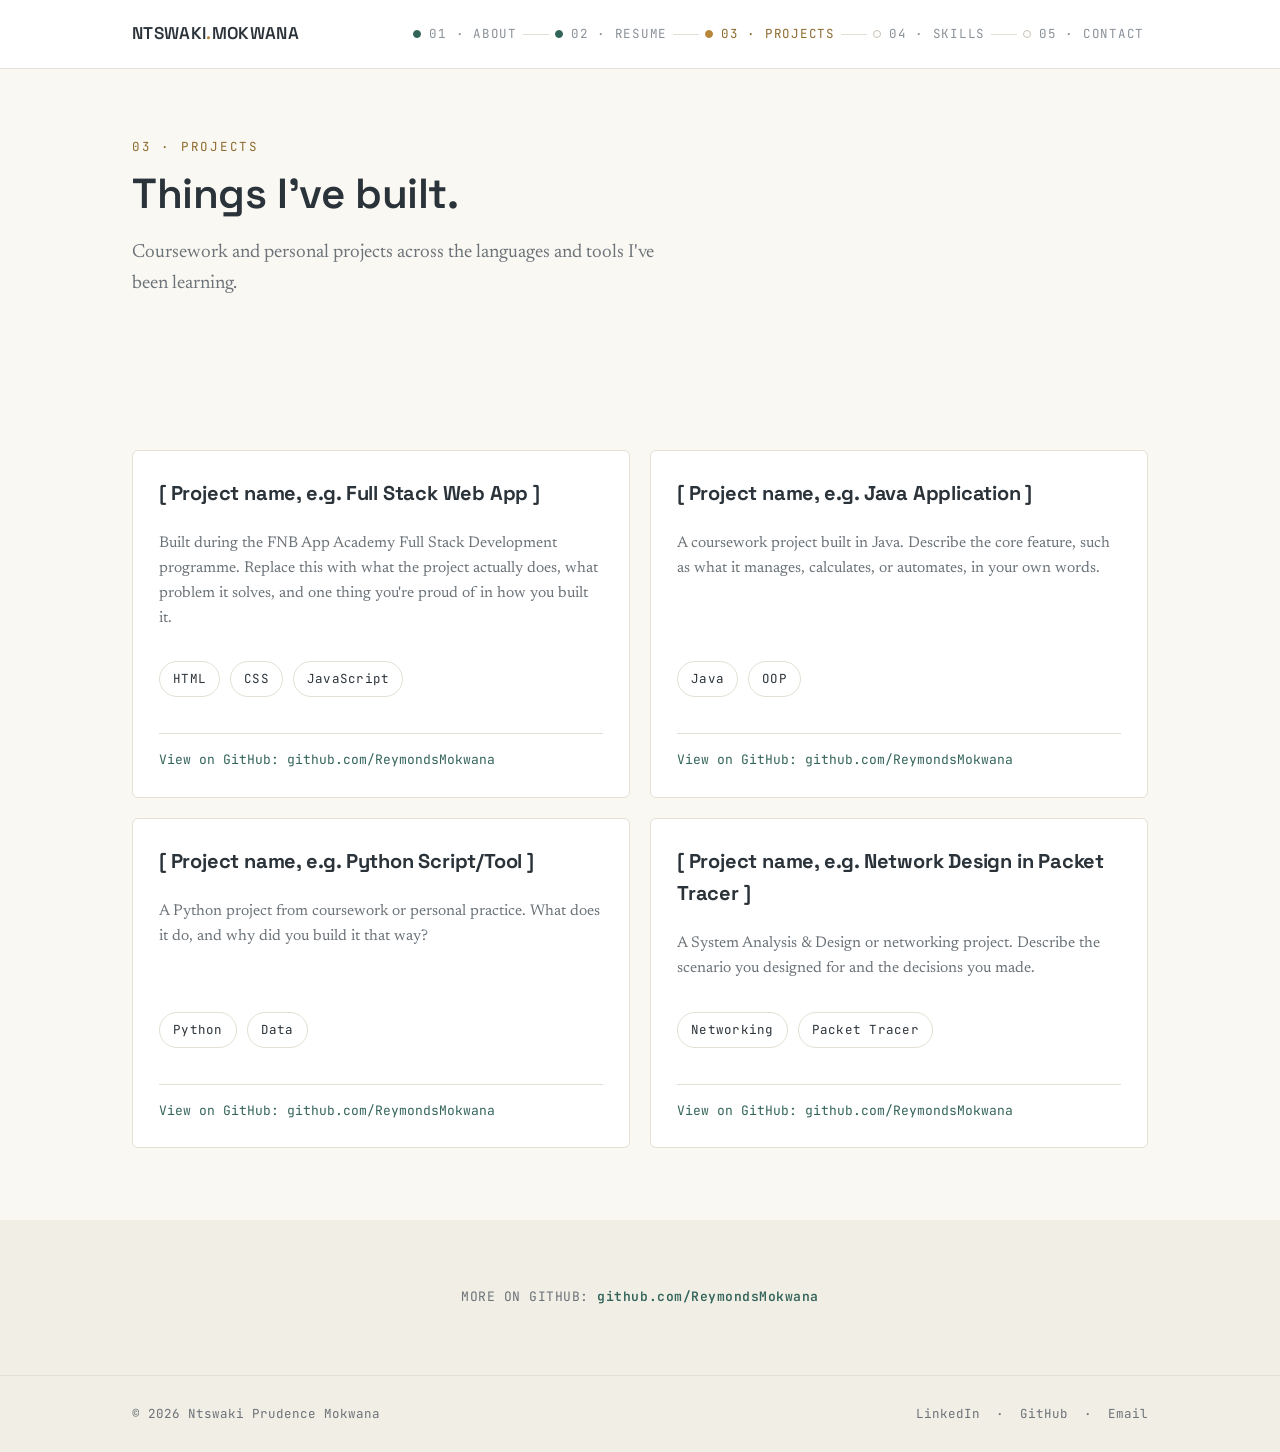
==== projects.html @ 4debd850 "Add website files" ====
<!DOCTYPE html>
<html lang="en">
<head>
    <meta charset="utf-8" />
    <meta name="viewport" content="width=device-width, initial-scale=1" />
    <title>Projects | Ntswaki Mokwana</title>
    <meta name="description" content="Portfolio of Ntswaki Prudence Mokwana, final-year BSc Information Technology student at North-West University." />
    <link rel="icon" href="favicon.ico" />
    <link rel="stylesheet" href="css/site.css" />
</head>
<body>

    <nav class="site-nav">
        <div class="nav-inner">
            <a href="index.html" class="nav-brand">NTSWAKI<span>.</span>MOKWANA</a>

            <button class="nav-toggle" id="navToggle" aria-expanded="false" aria-controls="routeNav">MENU</button>

            <ul class="route" id="routeNav">
                <li>
                    <a href="index.html" class="">
                        <span class="dot"></span>01 &middot; ABOUT
                    </a>
                </li>
                <li><span class="seg"></span></li>
                <li>
                    <a href="resume.html" class="">
                        <span class="dot"></span>02 &middot; RESUME
                    </a>
                </li>
                <li><span class="seg"></span></li>
                <li>
                    <a href="projects.html" class="is-active">
                        <span class="dot"></span>03 &middot; PROJECTS
                    </a>
                </li>
                <li><span class="seg"></span></li>
                <li>
                    <a href="skills.html" class="">
                        <span class="dot"></span>04 &middot; SKILLS
                    </a>
                </li>
                <li><span class="seg"></span></li>
                <li>
                    <a href="contact.html" class="">
                        <span class="dot"></span>05 &middot; CONTACT
                    </a>
                </li>
            </ul>
        </div>
    </nav>

<header class="hero" style="padding: 68px 0 60px;">
    <div class="wrap fade-in">
        <span class="eyebrow">03 &middot; Projects</span>
        <h1 style="font-size: clamp(30px, 4vw, 42px);">Things I've built.</h1>
        <p class="lede">Coursework and personal projects across the languages and tools I've been learning.</p>
    </div>
</header>

<section class="block">
    <div class="wrap">

        <div class="proj-grid">

            <div class="proj-card">
                <h3>[ Project name, e.g. Full Stack Web App ]</h3>
                <p>
                    Built during the FNB App Academy Full Stack Development programme.
                    Replace this with what the project actually does, what problem it solves,
                    and one thing you're proud of in how you built it.
                </p>
                <div class="tag-row">
                    <span class="tag">HTML</span>
                    <span class="tag">CSS</span>
                    <span class="tag">JavaScript</span>
                </div>
                <a class="gh-link" href="https://github.com/ReymondsMokwana" target="_blank" rel="noopener">View on GitHub: github.com/ReymondsMokwana</a>
            </div>

            <div class="proj-card">
                <h3>[ Project name, e.g. Java Application ]</h3>
                <p>
                    A coursework project built in Java. Describe the core feature, such as what
                    it manages, calculates, or automates, in your own words.
                </p>
                <div class="tag-row">
                    <span class="tag">Java</span>
                    <span class="tag">OOP</span>
                </div>
                <a class="gh-link" href="https://github.com/ReymondsMokwana" target="_blank" rel="noopener">View on GitHub: github.com/ReymondsMokwana</a>
            </div>

            <div class="proj-card">
                <h3>[ Project name, e.g. Python Script/Tool ]</h3>
                <p>
                    A Python project from coursework or personal practice. What does it do,
                    and why did you build it that way?
                </p>
                <div class="tag-row">
                    <span class="tag">Python</span>
                    <span class="tag">Data</span>
                </div>
                <a class="gh-link" href="https://github.com/ReymondsMokwana" target="_blank" rel="noopener">View on GitHub: github.com/ReymondsMokwana</a>
            </div>

            <div class="proj-card">
                <h3>[ Project name, e.g. Network Design in Packet Tracer ]</h3>
                <p>
                    A System Analysis &amp; Design or networking project. Describe the scenario
                    you designed for and the decisions you made.
                </p>
                <div class="tag-row">
                    <span class="tag">Networking</span>
                    <span class="tag">Packet Tracer</span>
                </div>
                <a class="gh-link" href="https://github.com/ReymondsMokwana" target="_blank" rel="noopener">View on GitHub: github.com/ReymondsMokwana</a>
            </div>

        </div>
    </div>
</section>

<section class="block block-alt tight">
    <div class="wrap center">
        <p style="font-family:var(--font-mono); font-size:13px; color:var(--slate-soft); letter-spacing:0.04em;">
            MORE ON GITHUB:
            <a href="https://github.com/ReymondsMokwana" target="_blank" rel="noopener" style="font-weight:600;">github.com/ReymondsMokwana</a>
        </p>
    </div>
</section>


    <footer>
        <div class="wrap footer-inner">
            <span class="fm">&copy; 2026 Ntswaki Prudence Mokwana</span>
            <span class="fm">
                <a href="https://www.linkedin.com/in/ntswaki-mokwana-b995b1246" target="_blank" rel="noopener">LinkedIn</a>
                &nbsp;&middot;&nbsp;
                <a href="https://github.com/ReymondsMokwana" target="_blank" rel="noopener">GitHub</a>
                &nbsp;&middot;&nbsp;
                <a href="mailto:ntswakiprudence098@gmail.com">Email</a>
            </span>
        </div>
    </footer>

    <script src="js/portfolio.js"></script>
</body>
</html>
---- css/site.css ----
/* ============================================================
   NTSWAKI MOKWANA — PORTFOLIO
   Design concept: "Waypoints" — a route line with numbered
   stops runs through the whole site. It stands for two real
   things at once: her own path into IT, and the path she
   guides other students along as a peer mentor.
   Light, warm palette — brass gold + pine green on soft paper.
   ============================================================ */

@import url('https://fonts.googleapis.com/css2?family=Space+Grotesk:wght@400;500;600;700&family=Newsreader:ital,opsz,wght@0,6..72,400;0,6..72,500;1,6..72,400&family=JetBrains+Mono:wght@400;500;600&display=swap');

:root {
  --ink: #22303A;         /* used for text + small accents only, never big fills */
  --paper: #FAF8F3;       /* main background — warm soft white */
  --paper-2: #FFFFFF;     /* card / raised surface */
  --paper-3: #F1EEE5;     /* alternating section tint */
  --brass: #B8863A;
  --brass-dim: #8E6B2E;
  --brass-tint: #FBF0DC;
  --pine: #33645A;
  --pine-tint: #E4EDEA;
  --slate: #2B333A;
  --slate-soft: #6B7278;
  --line: #E3DFD3;
  --offwhite: #FFFFFF;

  --font-display: 'Space Grotesk', sans-serif;
  --font-body: 'Newsreader', serif;
  --font-mono: 'JetBrains Mono', monospace;

  --max-w: 1080px;
}

* { box-sizing: border-box; }
html { scroll-behavior: smooth; }

body {
  margin: 0;
  background: var(--paper);
  color: var(--slate);
  font-family: var(--font-body);
  font-size: 18px;
  line-height: 1.6;
  -webkit-font-smoothing: antialiased;
}

@media (prefers-reduced-motion: reduce) {
  html { scroll-behavior: auto; }
  * { animation-duration: 0.01ms !important; transition-duration: 0.01ms !important; }
}

a { color: var(--pine); text-decoration: none; }
a:hover { color: var(--brass-dim); }
a:focus-visible, button:focus-visible, input:focus-visible, textarea:focus-visible {
  outline: 2px solid var(--brass);
  outline-offset: 3px;
}

h1, h2, h3, h4 {
  font-family: var(--font-display);
  color: var(--slate);
  margin: 0 0 0.5em;
  letter-spacing: -0.01em;
}

.eyebrow {
  font-family: var(--font-mono);
  font-size: 12.5px;
  letter-spacing: 0.14em;
  text-transform: uppercase;
  color: var(--brass-dim);
  margin: 0 0 14px;
  display: block;
}

.wrap {
  max-width: var(--max-w);
  margin: 0 auto;
  padding: 0 32px;
}

/* ---------------- NAV / WAYPOINT ROUTE (light) ---------------- */
.site-nav {
  background: var(--paper-2);
  position: sticky;
  top: 0;
  z-index: 40;
  border-bottom: 1px solid var(--line);
}

.nav-inner {
  max-width: var(--max-w);
  margin: 0 auto;
  padding: 0 32px;
  display: flex;
  align-items: center;
  justify-content: space-between;
  height: 68px;
}

.nav-brand {
  font-family: var(--font-display);
  font-weight: 600;
  font-size: 17px;
  color: var(--slate);
  letter-spacing: 0.02em;
}
.nav-brand span { color: var(--brass); }

.route {
  display: flex;
  align-items: center;
  list-style: none;
  margin: 0;
  padding: 0;
}

.route li { display: flex; align-items: center; }

.route .seg {
  width: 26px;
  height: 1px;
  background: var(--line);
  margin: 0 2px;
}

.route a {
  font-family: var(--font-mono);
  font-size: 12.5px;
  letter-spacing: 0.06em;
  color: #8A9198;
  display: flex;
  align-items: center;
  gap: 8px;
  padding: 6px 4px;
  white-space: nowrap;
}

.route .dot {
  width: 8px;
  height: 8px;
  border-radius: 50%;
  border: 1.5px solid #C7C2B4;
  background: transparent;
  flex-shrink: 0;
}

.route a:hover { color: var(--slate); }
.route a.is-active { color: var(--brass-dim); }
.route a.is-active .dot { background: var(--brass); border-color: var(--brass); }
.route a.is-passed .dot { background: var(--pine); border-color: var(--pine); }

.nav-toggle {
  display: none;
  background: none;
  border: 1px solid var(--line);
  color: var(--slate);
  font-family: var(--font-mono);
  font-size: 12px;
  padding: 8px 12px;
  border-radius: 3px;
  cursor: pointer;
}

@media (max-width: 760px) {
  .nav-toggle { display: block; }
  .route {
    position: absolute;
    top: 68px; left: 0; right: 0;
    flex-direction: column;
    align-items: flex-start;
    background: var(--paper-2);
    border-bottom: 1px solid var(--line);
    padding: 10px 32px 20px;
    display: none;
  }
  .route.is-open { display: flex; }
  .route li { width: 100%; }
  .route .seg { display: none; }
  .route a { padding: 12px 0; width: 100%; font-size: 14px; }
}

/* ---------------- HERO (light, photo-led) ---------------- */
.hero {
  background: var(--paper);
  padding: 76px 0 88px;
  position: relative;
  overflow: hidden;
}

.hero-grid {
  display: grid;
  grid-template-columns: 1.15fr 0.85fr;
  gap: 56px;
  align-items: center;
}
@media (max-width: 820px) {
  .hero-grid { grid-template-columns: 1fr; gap: 36px; }
}

.hero h1 {
  color: var(--slate);
  font-size: clamp(32px, 4.6vw, 50px);
  line-height: 1.1;
  font-weight: 600;
}
.hero h1 em { color: var(--brass-dim); font-style: normal; }

.hero .lede {
  font-family: var(--font-body);
  font-size: 19px;
  color: var(--slate-soft);
  max-width: 560px;
  margin-top: 20px;
}

.hero-actions { margin-top: 32px; display: flex; gap: 14px; flex-wrap: wrap; }

.hero-photo-wrap { display: flex; justify-content: center; }
.hero-photo {
  width: 100%;
  max-width: 320px;
  aspect-ratio: 1 / 1;
  border-radius: 50%;
  object-fit: cover;
  border: 6px solid var(--paper-2);
  box-shadow: 0 0 0 1px var(--line), 0 18px 40px -14px rgba(34,48,58,0.25);
}

.btn {
  display: inline-flex;
  align-items: center;
  gap: 8px;
  font-family: var(--font-mono);
  font-size: 13px;
  letter-spacing: 0.04em;
  padding: 13px 22px;
  border-radius: 3px;
  border: 1px solid transparent;
  cursor: pointer;
  transition: transform 0.15s ease, background 0.15s ease, color 0.15s ease, border-color .15s ease;
}
.btn:hover { transform: translateY(-1px); }

.btn-brass { background: var(--brass); color: #fff; }
.btn-brass:hover { background: var(--brass-dim); color: #fff; }

.btn-ghost { border-color: var(--line); color: var(--slate); background: var(--paper-2); }
.btn-ghost:hover { border-color: var(--brass); color: var(--brass-dim); }

.btn-pine { background: var(--pine); color: #fff; }
.btn-pine:hover { background: #285049; color: #fff; }

.btn-outline { border-color: #C7C2B4; color: var(--slate); }
.btn-outline:hover { border-color: var(--pine); color: var(--pine); }

/* ---------------- SECTIONS ---------------- */
section.block { padding: 72px 0; }
section.block.tight { padding: 54px 0; }
.block-alt { background: var(--paper-3); }

.section-head { max-width: 620px; margin-bottom: 42px; }
.section-head h2 { font-size: 29px; }
.section-head p { color: var(--slate-soft); font-size: 17px; }

/* ---------------- WAYPOINT TIMELINE (About page) ---------------- */
.timeline { position: relative; margin-top: 20px; padding-left: 6px; }

.timeline::before {
  content: "";
  position: absolute;
  left: 15px; top: 6px; bottom: 6px;
  width: 1px;
  background: repeating-linear-gradient(to bottom, #C7C2B4 0 6px, transparent 6px 12px);
}

.tl-item { position: relative; padding: 0 0 38px 52px; }
.tl-item:last-child { padding-bottom: 4px; }

.tl-dot {
  position: absolute; left: 8px; top: 3px;
  width: 15px; height: 15px; border-radius: 50%;
  background: var(--paper);
  border: 2px solid var(--pine);
}
.tl-item.is-now .tl-dot { background: var(--brass); border-color: var(--brass); }

.tl-year {
  font-family: var(--font-mono);
  font-size: 12.5px;
  color: var(--brass-dim);
  letter-spacing: 0.06em;
  display: block;
  margin-bottom: 4px;
}

.tl-item h3 { font-size: 19px; margin-bottom: 4px; }
.tl-item p { margin: 0; color: var(--slate-soft); font-size: 16px; }

/* ---------------- CARDS ---------------- */
.card {
  background: var(--paper-2);
  border: 1px solid var(--line);
  border-radius: 6px;
  padding: 26px 26px 24px;
}

.card + .card { margin-top: 16px; }

.card-row { display: flex; justify-content: space-between; align-items: baseline; gap: 16px; flex-wrap: wrap; }
.card-row h3 { font-size: 19px; margin: 0; }
.card-date { font-family: var(--font-mono); font-size: 12.5px; color: var(--pine); white-space: nowrap; }
.card-org { color: var(--slate-soft); font-style: italic; font-size: 15.5px; margin: 4px 0 12px; }
.card ul { margin: 0; padding-left: 20px; }
.card li { margin-bottom: 6px; font-size: 16px; }

.grid-2 { display: grid; grid-template-columns: 1fr 1fr; gap: 18px; }
@media (max-width: 700px) { .grid-2 { grid-template-columns: 1fr; } }

/* ---------------- GALLERY ---------------- */
.gallery-grid { display: grid; grid-template-columns: repeat(3, 1fr); gap: 18px; margin-top: 8px; }
@media (max-width: 760px) { .gallery-grid { grid-template-columns: 1fr; } }

.gallery-item {
  border-radius: 6px;
  overflow: hidden;
  border: 1px solid var(--line);
  background: var(--paper-2);
}
.gallery-item img { width: 100%; height: 260px; object-fit: cover; display: block; }
.gallery-cap {
  padding: 12px 16px 16px;
  font-size: 14.5px;
  color: var(--slate-soft);
  font-family: var(--font-mono);
  letter-spacing: 0.01em;
}

/* ---------------- TAGS / PILLS ---------------- */
.tag-row { display: flex; flex-wrap: wrap; gap: 10px; margin-top: 14px; }
.tag {
  font-family: var(--font-mono);
  font-size: 12.5px;
  letter-spacing: 0.02em;
  padding: 7px 13px;
  border-radius: 999px;
  border: 1px solid var(--line);
  background: var(--paper-2);
  color: var(--slate);
}
.tag.tag-pine { background: var(--pine-tint); border-color: #BFD6CF; color: var(--pine); }
.tag.tag-brass { background: var(--brass-tint); border-color: #EBD3A2; color: var(--brass-dim); }

.skill-group { margin-bottom: 40px; }
.skill-group:last-child { margin-bottom: 0; }
.skill-group h3 {
  font-family: var(--font-mono);
  font-size: 13px;
  text-transform: uppercase;
  letter-spacing: 0.1em;
  color: var(--slate-soft);
  font-weight: 500;
  margin-bottom: 4px;
}

/* ---------------- PROJECTS ---------------- */
.notice {
  background: var(--brass-tint);
  border: 1px solid #EBD3A2;
  border-radius: 6px;
  padding: 16px 20px;
  font-size: 15px;
  color: var(--brass-dim);
  margin-bottom: 36px;
  font-family: var(--font-mono);
  line-height: 1.55;
}
.notice strong { color: var(--slate); }

.proj-grid { display: grid; grid-template-columns: 1fr 1fr; gap: 20px; }
@media (max-width: 760px) { .proj-grid { grid-template-columns: 1fr; } }

.proj-card {
  background: var(--paper-2);
  border: 1px solid var(--line);
  color: var(--slate);
  border-radius: 6px;
  padding: 26px;
  display: flex;
  flex-direction: column;
  min-height: 100%;
}
.proj-card h3 { color: var(--slate); font-size: 20px; margin-bottom: 8px; }
.proj-card p { color: var(--slate-soft); font-size: 15.5px; flex-grow: 1; }
.proj-card .tag-row { margin-bottom: 18px; }
.proj-card .gh-link {
  font-family: var(--font-mono);
  font-size: 13px;
  color: var(--pine);
  display: inline-flex;
  align-items: center;
  gap: 6px;
  margin-top: 18px;
  padding-top: 16px;
  border-top: 1px solid var(--line);
}
.proj-card .gh-link:hover { color: var(--brass-dim); }

/* ---------------- CONTACT (light, matches rest of site) ---------------- */
.contact-hero { background: var(--paper); padding: 80px 0; }
.contact-grid { display: grid; grid-template-columns: 1.1fr 0.9fr; gap: 56px; margin-top: 40px; }
@media (max-width: 760px) { .contact-grid { grid-template-columns: 1fr; gap: 36px; } }

.contact-line {
  display: flex; align-items: baseline; gap: 14px;
  padding: 16px 0;
  border-bottom: 1px solid var(--line);
}
.contact-line:first-child { border-top: 1px solid var(--line); }
.contact-line .k {
  font-family: var(--font-mono); font-size: 12px; letter-spacing: 0.1em;
  color: var(--slate-soft); text-transform: uppercase; width: 100px; flex-shrink: 0;
}
.contact-line .v { font-size: 17px; color: var(--slate); }
.contact-line a.v { color: var(--slate); }
.contact-line a.v:hover { color: var(--brass-dim); }

.form-field { margin-bottom: 18px; }
.form-field label {
  display: block; font-family: var(--font-mono); font-size: 12px;
  letter-spacing: 0.08em; text-transform: uppercase; color: var(--slate-soft); margin-bottom: 8px;
}
.form-field input, .form-field textarea {
  width: 100%; background: var(--paper-2); border: 1px solid var(--line);
  color: var(--slate); border-radius: 4px; padding: 12px 14px;
  font-family: var(--font-body); font-size: 15.5px;
}
.form-field textarea { resize: vertical; min-height: 110px; }

/* ---------------- FOOTER ---------------- */
footer {
  background: var(--paper-3);
  color: var(--slate-soft);
  padding: 28px 0;
  border-top: 1px solid var(--line);
}
.footer-inner { display: flex; justify-content: space-between; align-items: center; flex-wrap: wrap; gap: 14px; }
.footer-inner .fm { font-family: var(--font-mono); font-size: 12.5px; }
.footer-inner a { color: var(--slate-soft); }
.footer-inner a:hover { color: var(--brass-dim); }

/* ---------------- UTIL ---------------- */
.center { text-align: center; }
.mt-0 { margin-top: 0; }
.download-row { display: flex; gap: 14px; flex-wrap: wrap; margin: 28px 0 8px; }

.fade-in { animation: fadeUp 0.6s ease both; }
@keyframes fadeUp {
  from { opacity: 0; transform: translateY(10px); }
  to { opacity: 1; transform: translateY(0); }
}
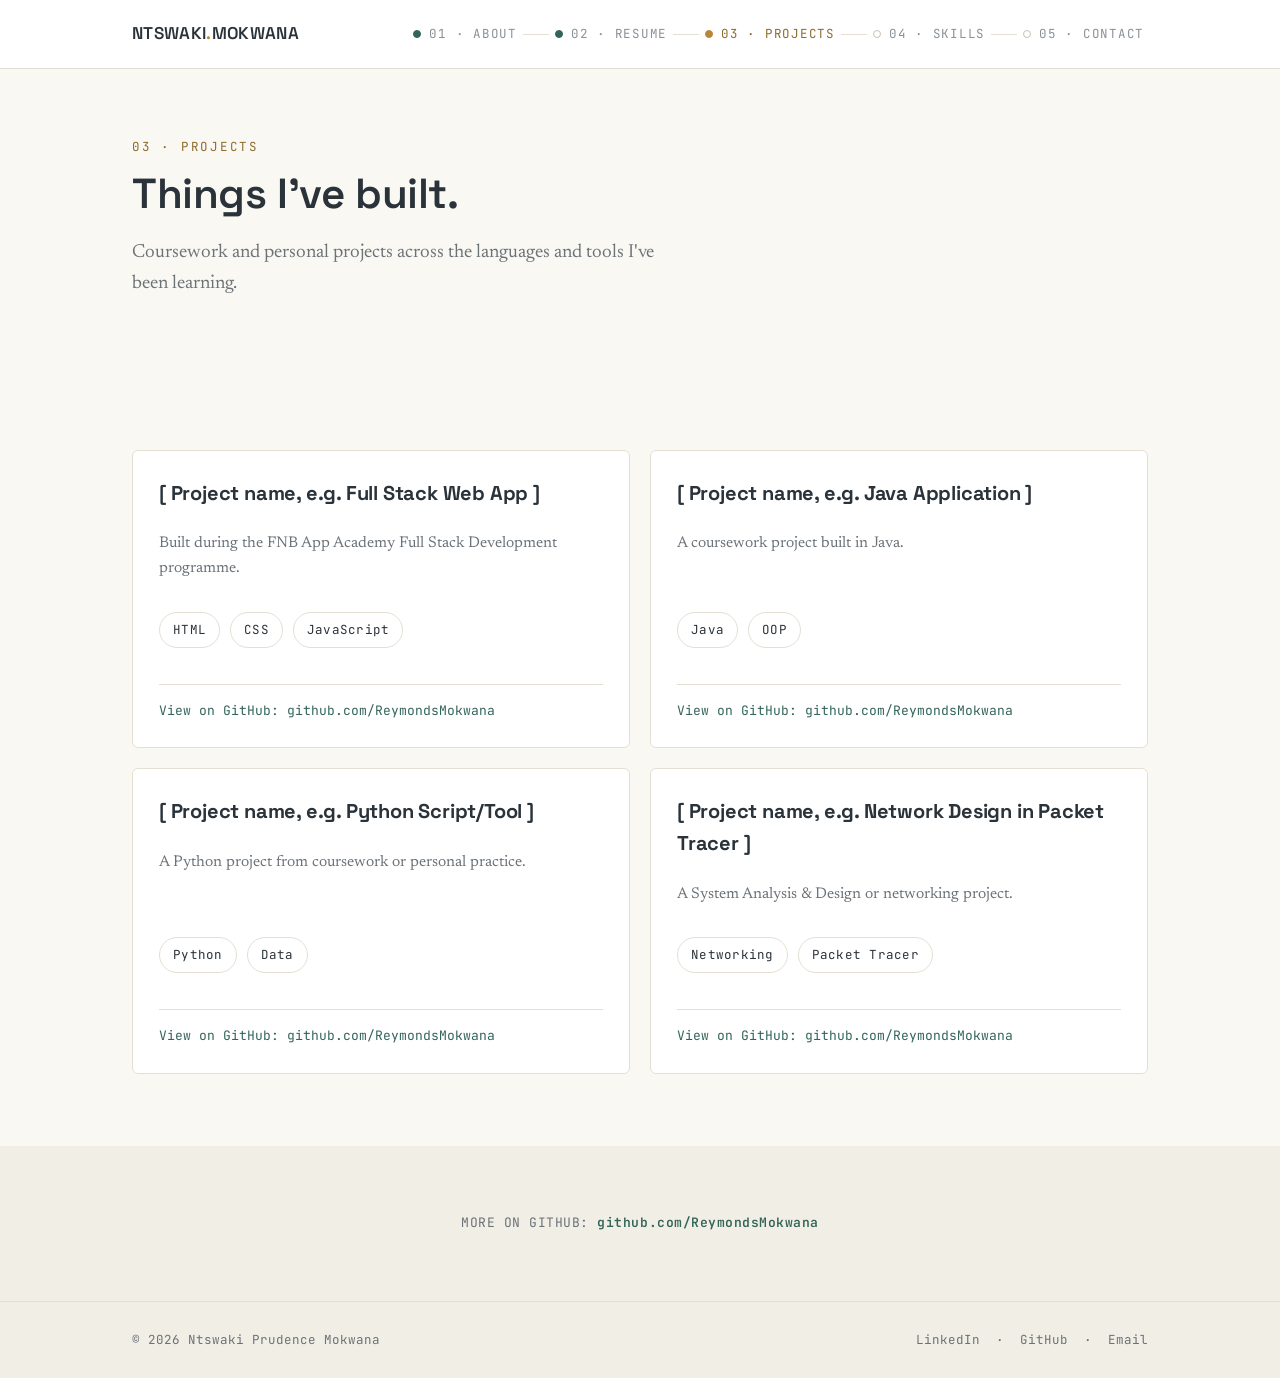
==== commit 3941e9d0: "Simplify project description placeholders Removed placeholder text from project descriptions to stre" ====
--- a/projects.html
+++ b/projects.html
@@ -67,8 +67,7 @@
                 <h3>[ Project name, e.g. Full Stack Web App ]</h3>
                 <p>
                     Built during the FNB App Academy Full Stack Development programme.
-                    Replace this with what the project actually does, what problem it solves,
-                    and one thing you're proud of in how you built it.
+                    
                 </p>
                 <div class="tag-row">
                     <span class="tag">HTML</span>
@@ -81,9 +80,7 @@
             <div class="proj-card">
                 <h3>[ Project name, e.g. Java Application ]</h3>
                 <p>
-                    A coursework project built in Java. Describe the core feature, such as what
-                    it manages, calculates, or automates, in your own words.
-                </p>
+                    A coursework project built in Java. 
                 <div class="tag-row">
                     <span class="tag">Java</span>
                     <span class="tag">OOP</span>
@@ -94,8 +91,7 @@
             <div class="proj-card">
                 <h3>[ Project name, e.g. Python Script/Tool ]</h3>
                 <p>
-                    A Python project from coursework or personal practice. What does it do,
-                    and why did you build it that way?
+                    A Python project from coursework or personal practice. 
                 </p>
                 <div class="tag-row">
                     <span class="tag">Python</span>
@@ -107,8 +103,7 @@
             <div class="proj-card">
                 <h3>[ Project name, e.g. Network Design in Packet Tracer ]</h3>
                 <p>
-                    A System Analysis &amp; Design or networking project. Describe the scenario
-                    you designed for and the decisions you made.
+                    A System Analysis &amp; Design or networking project.  
                 </p>
                 <div class="tag-row">
                     <span class="tag">Networking</span>
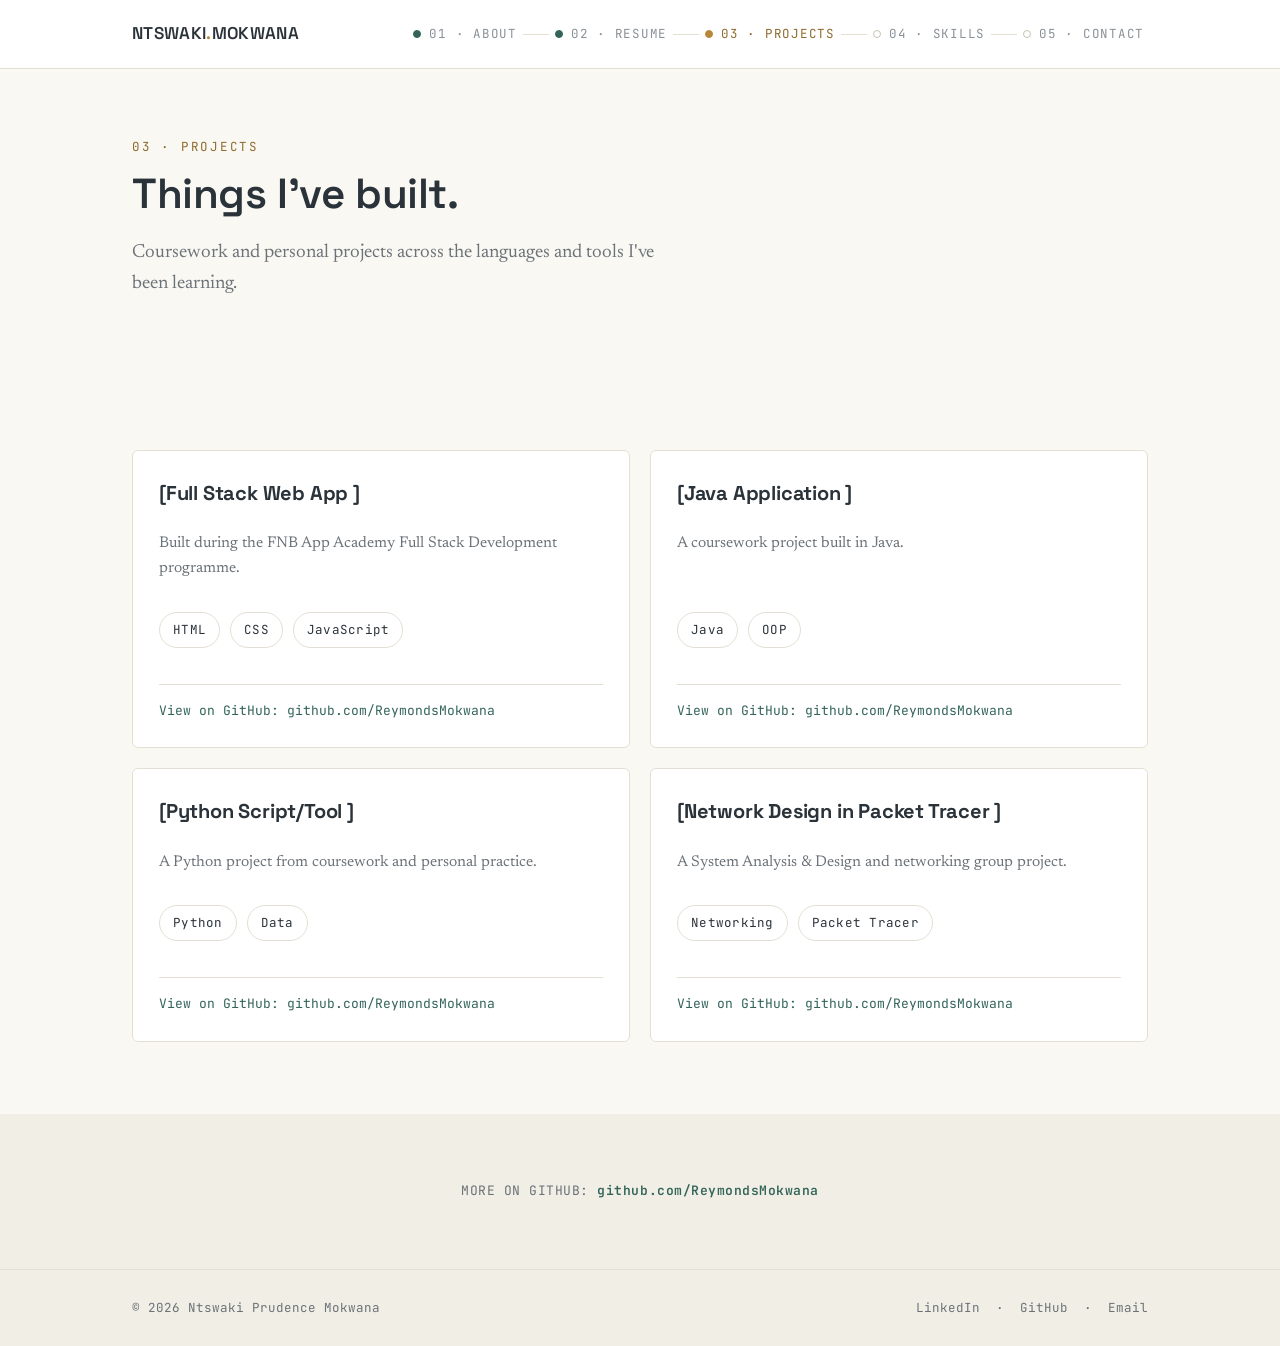
==== commit 3725e08d: "Revise project names and descriptions in projects.html Updated project titles and descriptions for c" ====
--- a/projects.html
+++ b/projects.html
@@ -64,7 +64,7 @@
         <div class="proj-grid">
 
             <div class="proj-card">
-                <h3>[ Project name, e.g. Full Stack Web App ]</h3>
+                <h3>[Full Stack Web App ]</h3>
                 <p>
                     Built during the FNB App Academy Full Stack Development programme.
                     
@@ -78,7 +78,7 @@
             </div>
 
             <div class="proj-card">
-                <h3>[ Project name, e.g. Java Application ]</h3>
+                <h3>[Java Application ]</h3>
                 <p>
                     A coursework project built in Java. 
                 <div class="tag-row">
@@ -89,9 +89,9 @@
             </div>
 
             <div class="proj-card">
-                <h3>[ Project name, e.g. Python Script/Tool ]</h3>
+                <h3>[Python Script/Tool ]</h3>
                 <p>
-                    A Python project from coursework or personal practice. 
+                    A Python project from coursework and personal practice. 
                 </p>
                 <div class="tag-row">
                     <span class="tag">Python</span>
@@ -101,9 +101,9 @@
             </div>
 
             <div class="proj-card">
-                <h3>[ Project name, e.g. Network Design in Packet Tracer ]</h3>
+                <h3>[Network Design in Packet Tracer ]</h3>
                 <p>
-                    A System Analysis &amp; Design or networking project.  
+                    A System Analysis &amp; Design and networking group project.  
                 </p>
                 <div class="tag-row">
                     <span class="tag">Networking</span>
